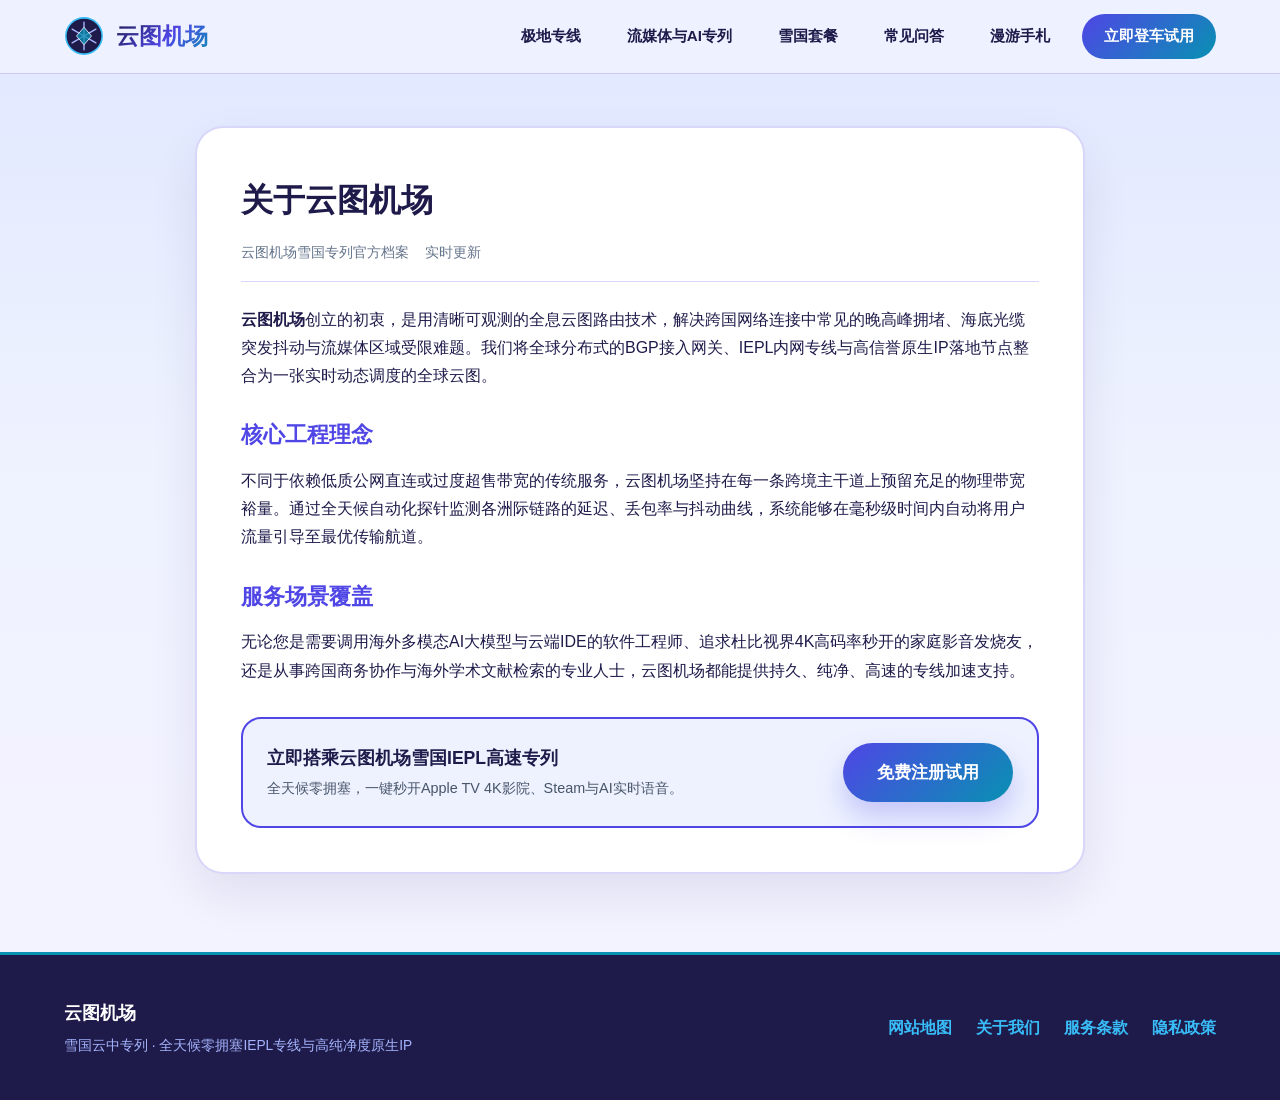
==== about.html @ 168250b0 "Deploy yuntujichang.christmas landing page" ====
<!DOCTYPE html>
<html lang="zh-CN">
<head>
  <meta charset="UTF-8">
  <meta name="viewport" content="width=device-width, initial-scale=1.0">
  <title>关于我们 - 云图机场</title>
  <meta name="description" content="了解云图机场的品牌使命、全球云图智能选路架构与零超售带宽保障承诺。">
  <link rel="canonical" href="https://yuntujichang.christmas/about.html">
  <meta property="og:type" content="article">
  <meta property="og:title" content="关于我们 - 云图机场">
  <meta property="og:description" content="了解云图机场的品牌使命、全球云图智能选路架构与零超售带宽保障承诺。">
  <meta property="og:url" content="https://yuntujichang.christmas/about.html">
  <meta property="og:site_name" content="云图机场">
  <link rel="stylesheet" href="style.css">
</head>
<body>
  <header class="nx-header">
  <div class="nx-container nx-nav-row">
    <a href="index.html" class="nx-brand">
      <svg width="40" height="40" viewBox="0 0 64 64" fill="none" xmlns="http://www.w3.org/2000/svg" aria-label="云图机场极地雪国晶钻徽标">
        <circle cx="32" cy="32" r="29" fill="#1E1B4B" stroke="#38BDF8" stroke-width="2.5"/>
        <path d="M32 10 L32 54 M13 21 L51 43 M51 21 L13 43" stroke="#A5B4FC" stroke-width="2.2" stroke-linecap="round"/>
        <polygon points="32,18 44,32 32,46 20,32" fill="#0891B2" fill-opacity="0.75" stroke="#E0E7FF" stroke-width="1.5"/>
      </svg>
      <span class="nx-brand-title">云图机场</span>
    </a>
    <nav class="nx-nav" aria-label="主导航">
      <a href="index.html#arcade">极地专线</a>
      <a href="index.html#express">流媒体与AI专列</a>
      <a href="index.html#chalet">雪国套餐</a>
      <a href="index.html#faq">常见问答</a>
      <a href="roaming-almanac.html">漫游手札</a>
      <a href="https://ww012.twilightaff.com/#/?code=A56DH1Af" class="btn-nx-top" rel="nofollow" target="_blank">立即登车试用</a>
    </nav>
  </div>
</header>
  <main class="nx-doc-sec">
    <div class="nx-container">
      <article class="nx-doc-card">
        <h1>关于云图机场</h1>
        <div class="nx-doc-meta"><span>云图机场雪国专列官方档案</span><span>实时更新</span></div>
        <div class="nx-doc-body">
          <p><strong>云图机场</strong>创立的初衷，是用清晰可观测的全息云图路由技术，解决跨国网络连接中常见的晚高峰拥堵、海底光缆突发抖动与流媒体区域受限难题。我们将全球分布式的BGP接入网关、IEPL内网专线与高信誉原生IP落地节点整合为一张实时动态调度的全球云图。</p>
<h2>核心工程理念</h2>
<p>不同于依赖低质公网直连或过度超售带宽的传统服务，云图机场坚持在每一条跨境主干道上预留充足的物理带宽裕量。通过全天候自动化探针监测各洲际链路的延迟、丢包率与抖动曲线，系统能够在毫秒级时间内自动将用户流量引导至最优传输航道。</p>
<h2>服务场景覆盖</h2>
<p>无论您是需要调用海外多模态AI大模型与云端IDE的软件工程师、追求杜比视界4K高码率秒开的家庭影音发烧友，还是从事跨国商务协作与海外学术文献检索的专业人士，云图机场都能提供持久、纯净、高速的专线加速支持。</p>
        </div>
        <div style="margin-top:32px;padding:24px;background:var(--bg-frost);border:2px solid var(--iris-main);border-radius:20px;display:flex;justify-content:space-between;align-items:center;flex-wrap:wrap;gap:16px;">
          <div>
            <strong style="font-size:1.1rem;color:var(--ink-nordic);display:block;">立即搭乘云图机场雪国IEPL高速专列</strong>
            <span style="font-size:0.9rem;color:#475569;">全天候零拥塞，一键秒开Apple TV 4K影院、Steam与AI实时语音。</span>
          </div>
          <a href="https://ww012.twilightaff.com/#/?code=A56DH1Af" class="btn-nx-iris" rel="nofollow" target="_blank">免费注册试用</a>
        </div>
      </article>
    </div>
  </main>
  <footer class="nx-footer">
  <div class="nx-container nx-footer-row">
    <div>
      <strong style="font-size: 1.15rem; color: #FFFFFF;">云图机场</strong>
      <p style="font-size: 0.86rem; color: #A5B4FC; margin-top: 4px;">雪国云中专列 · 全天候零拥塞IEPL专线与高纯净度原生IP</p>
    </div>
    <div class="nx-footer-links">
      <a href="sitemap.html">网站地图</a>
      <a href="about.html">关于我们</a>
      <a href="terms.html">服务条款</a>
      <a href="privacy.html">隐私政策</a>
    </div>
  </div>
</footer>
</body>
</html>
---- style.css ----
/* yuntujichang.christmas - Nordic Periwinkle Frost & Glacier Turquoise Sky-Train */
:root {
  --bg-frost: #EEF2FF;
  --bg-lavender: #E0E7FF;
  --bg-crystal: #FFFFFF;
  --ink-nordic: #1E1B4B;
  --ink-slate: #4338CA;
  --iris-main: #4F46E5;
  --glacier-cyan: #0891B2;
  --orchid-pop: #C026D3;
  --border-ice: rgba(79, 70, 229, 0.22);
  --shadow-ice: 0 20px 48px rgba(30, 27, 75, 0.09);
}

* {
  box-sizing: border-box;
  margin: 0;
  padding: 0;
}

html {
  scroll-behavior: smooth;
  font-family: "PingFang SC", "Hiragino Sans GB", "Microsoft YaHei", sans-serif;
  background-color: var(--bg-frost);
  color: var(--ink-nordic);
  line-height: 1.76;
}

body {
  background: linear-gradient(180deg, #E0E7FF 0%, #EEF2FF 40%, #F5F3FF 100%);
  overflow-x: hidden;
}

a, a:visited {
  color: var(--iris-main);
  text-decoration: underline;
  text-underline-offset: 4px;
  font-weight: 700;
  transition: color 0.2s ease;
}

a:hover {
  color: var(--orchid-pop);
}

.nx-container {
  max-width: 1200px;
  margin: 0 auto;
  padding: 0 24px;
}

/* Header */
.nx-header {
  position: sticky;
  top: 0;
  z-index: 100;
  background: rgba(238, 242, 255, 0.94);
  border-bottom: 1px solid var(--border-ice);
  padding: 14px 0;
}

.nx-nav-row {
  display: flex;
  align-items: center;
  justify-content: space-between;
  flex-wrap: wrap;
  gap: 18px;
}

.nx-brand {
  display: inline-flex;
  align-items: center;
  gap: 12px;
  text-decoration: none !important;
}

.nx-brand-title {
  font-size: 1.44rem;
  font-weight: 900;
  background: linear-gradient(135deg, #1E1B4B 0%, #4F46E5 55%, #0891B2 100%);
  -webkit-background-clip: text;
  -webkit-text-fill-color: transparent;
}

.nx-nav {
  display: flex;
  align-items: center;
  gap: 18px;
  flex-wrap: wrap;
}

.nx-nav a, .nx-nav a:visited {
  color: var(--ink-nordic);
  text-decoration: none;
  font-size: 0.95rem;
  font-weight: 600;
  padding: 6px 14px;
  border-radius: 99px;
}

.nx-nav a:hover, .nx-nav a.active {
  background: rgba(79, 70, 229, 0.12);
  color: var(--iris-main);
}

.btn-nx-top, .btn-nx-top:visited {
  background: linear-gradient(135deg, var(--iris-main), var(--glacier-cyan));
  color: #FFFFFF !important;
  text-decoration: none !important;
  padding: 9px 22px !important;
  border-radius: 99px;
  font-weight: 800;
}

/* Grand Arched Dome Hero Layout */
.nx-hero {
  padding: 48px 0 72px;
}

.nx-dome-frame {
  background: var(--bg-crystal);
  border: 2px solid var(--border-ice);
  border-radius: 140px 140px 36px 36px;
  padding: 56px 44px 44px;
  box-shadow: var(--shadow-ice);
  text-align: center;
}

.nx-frost-badge {
  display: inline-flex;
  align-items: center;
  gap: 8px;
  background: var(--bg-frost);
  border: 1px solid var(--border-ice);
  color: var(--iris-main);
  padding: 6px 18px;
  border-radius: 99px;
  font-size: 0.86rem;
  font-weight: 800;
  margin-bottom: 18px;
}

.nx-dome-frame h1 {
  font-size: 2.75rem;
  line-height: 1.25;
  max-width: 820px;
  margin: 0 auto 18px;
  color: var(--ink-nordic);
  font-weight: 900;
}

.nx-dome-frame h1 span {
  background: linear-gradient(135deg, #4F46E5, #0891B2, #C026D3);
  -webkit-background-clip: text;
  -webkit-text-fill-color: transparent;
}

.nx-dome-sub {
  max-width: 740px;
  margin: 0 auto 28px;
  font-size: 1.08rem;
  color: #475569;
}

.nx-cta-pair {
  display: flex;
  justify-content: center;
  flex-wrap: wrap;
  gap: 16px;
  margin-bottom: 38px;
}

.btn-nx-iris, .btn-nx-iris:visited {
  display: inline-flex;
  align-items: center;
  justify-content: center;
  background: linear-gradient(135deg, #4F46E5 0%, #0891B2 100%);
  color: #FFFFFF !important;
  text-decoration: none !important;
  padding: 15px 34px;
  border-radius: 99px;
  font-size: 1.05rem;
  font-weight: 800;
  box-shadow: 0 14px 28px rgba(79, 70, 229, 0.26);
  transition: transform 0.2s ease;
}

.btn-nx-iris:hover {
  transform: translateY(-3px);
}

.btn-nx-crystal, .btn-nx-crystal:visited {
  display: inline-flex;
  align-items: center;
  justify-content: center;
  background: var(--bg-frost);
  color: var(--ink-nordic) !important;
  text-decoration: none !important;
  padding: 15px 28px;
  border-radius: 99px;
  font-size: 1.02rem;
  font-weight: 800;
  border: 2px solid var(--iris-main);
  transition: transform 0.2s ease;
}

.btn-nx-crystal:hover {
  background: var(--bg-lavender);
  transform: translateY(-3px);
}

/* Animated SVG Stage: Enchanted Sky-Train Gliding Across Crystal Viaduct in Clouds */
.nx-train-stage {
  border-radius: 26px;
  overflow: hidden;
  border: 2px solid rgba(8, 145, 178, 0.35);
  box-shadow: 0 20px 44px rgba(30, 27, 75, 0.18);
}

.nx-train-stage svg {
  width: 100%;
  height: auto;
  display: block;
}

@keyframes trainGlide {
  0%, 100% { transform: translateX(0px) translateY(0px); }
  50% { transform: translateX(18px) translateY(-6px); }
}

@keyframes snowSpin {
  0% { transform: rotate(0deg); }
  100% { transform: rotate(360deg); }
}

@keyframes ribbonWave {
  0%, 100% { transform: translateY(0px); }
  50% { transform: translateY(10px); }
}

.anim-sky-train {
  animation: trainGlide 5s ease-in-out infinite;
}

.anim-snowflake-1 {
  animation: snowSpin 16s linear infinite;
  transform-origin: 140px 85px;
}

.anim-snowflake-2 {
  animation: snowSpin 20s linear infinite reverse;
  transform-origin: 780px 95px;
}

.anim-sky-ribbon {
  animation: ribbonWave 6s ease-in-out infinite;
}

/* Sections */
.nx-sec {
  padding: 74px 0;
}

.nx-sec.lavender-band {
  background: rgba(224, 231, 255, 0.6);
  border-top: 1px solid var(--border-ice);
  border-bottom: 1px solid var(--border-ice);
}

.nx-sec-head {
  text-align: center;
  max-width: 740px;
  margin: 0 auto 48px;
}

.nx-sec-head h2 {
  font-size: 2.1rem;
  color: var(--ink-nordic);
  margin-bottom: 12px;
  font-weight: 900;
}

.nx-sec-head p {
  color: #475569;
  font-size: 1.03rem;
}

/* 4 Arch-Topped Window Cards */
.nx-arch-grid {
  display: grid;
  grid-template-columns: repeat(4, 1fr);
  gap: 22px;
}

.nx-arch-card {
  background: var(--bg-crystal);
  border: 2px solid var(--border-ice);
  border-radius: 90px 90px 22px 22px;
  padding: 42px 22px 28px;
  text-align: center;
  box-shadow: var(--shadow-ice);
  transition: transform 0.25s ease;
}

.nx-arch-card:hover {
  transform: translateY(-6px);
  border-color: var(--glacier-cyan);
}

.nx-arch-icon {
  width: 60px;
  height: 60px;
  border-radius: 50%;
  background: linear-gradient(135deg, rgba(79, 70, 229, 0.14), rgba(8, 145, 178, 0.14));
  margin: 0 auto 18px;
  display: flex;
  align-items: center;
  justify-content: center;
}

.nx-arch-card h3 {
  font-size: 1.18rem;
  margin-bottom: 10px;
  color: var(--ink-nordic);
}

.nx-arch-card p {
  font-size: 0.92rem;
  color: #475569;
}

/* Streaming & AI Wide Express Carriages (4 cards) */
.nx-carriage-grid {
  display: grid;
  grid-template-columns: repeat(2, 1fr);
  gap: 24px;
}

.nx-carriage-card {
  background: var(--bg-crystal);
  border: 1px solid var(--border-ice);
  border-top: 5px solid var(--iris-main);
  border-radius: 22px;
  padding: 28px;
  box-shadow: var(--shadow-ice);
}

.nx-carriage-tag {
  display: inline-block;
  font-size: 0.78rem;
  font-weight: 800;
  color: var(--glacier-cyan);
  background: rgba(8, 145, 178, 0.1);
  padding: 4px 12px;
  border-radius: 99px;
  margin-bottom: 12px;
}

.nx-carriage-card h3 {
  font-size: 1.22rem;
  margin-bottom: 8px;
  color: var(--ink-nordic);
}

.nx-carriage-card p {
  font-size: 0.94rem;
  color: #475569;
}

/* Pricing (3 Chalet Crystal Cards) */
.nx-price-grid {
  display: grid;
  grid-template-columns: repeat(3, 1fr);
  gap: 26px;
}

.nx-price-card {
  background: var(--bg-crystal);
  border: 2px solid var(--border-ice);
  border-radius: 28px;
  padding: 36px 28px;
  box-shadow: var(--shadow-ice);
  display: flex;
  flex-direction: column;
  justify-content: space-between;
}

.nx-price-card.star {
  background: linear-gradient(180deg, #1E1B4B 0%, #312E81 100%);
  color: #FFFFFF;
  border-color: var(--glacier-cyan);
}

.nx-price-card.star h3,
.nx-price-card.star li {
  color: #FFFFFF !important;
}

.nx-price-val {
  font-size: 2.45rem;
  font-weight: 900;
  color: var(--iris-main);
  margin: 14px 0;
}

.nx-price-card.star .nx-price-val {
  color: #38BDF8;
}

.nx-price-ul {
  list-style: none;
  margin: 16px 0 26px;
}

.nx-price-ul li {
  padding: 8px 0;
  border-bottom: 1px dashed rgba(148, 163, 184, 0.25);
  font-size: 0.94rem;
}

/* Testimonials & FAQ */
.nx-voice-row {
  display: grid;
  grid-template-columns: repeat(3, 1fr);
  gap: 22px;
}

.nx-voice-card {
  background: var(--bg-crystal);
  border: 1px solid var(--border-ice);
  border-radius: 22px;
  padding: 26px;
  box-shadow: var(--shadow-ice);
}

.nx-faq-stack {
  max-width: 860px;
  margin: 0 auto;
  display: grid;
  gap: 16px;
}

.nx-faq-item {
  background: var(--bg-crystal);
  border: 1px solid var(--border-ice);
  border-radius: 18px;
  padding: 22px 26px;
  box-shadow: var(--shadow-ice);
}

.nx-faq-item h3 {
  font-size: 1.12rem;
  color: var(--iris-main);
  margin-bottom: 8px;
}

/* Hub Cards */
.nx-hub-grid {
  display: grid;
  grid-template-columns: repeat(3, 1fr);
  gap: 22px;
}

.nx-hub-card {
  background: var(--bg-crystal);
  border: 1px solid var(--border-ice);
  border-radius: 22px;
  padding: 26px;
  box-shadow: var(--shadow-ice);
  display: flex;
  flex-direction: column;
  justify-content: space-between;
}

.nx-hub-card h2, .nx-hub-card h3 {
  font-size: 1.16rem;
  margin: 10px 0;
}

/* Subpage */
.nx-doc-sec {
  padding: 52px 0 78px;
}

.nx-doc-card {
  max-width: 890px;
  margin: 0 auto;
  background: var(--bg-crystal);
  border: 2px solid var(--border-ice);
  border-radius: 28px;
  padding: 44px;
  box-shadow: var(--shadow-ice);
}

.nx-doc-card h1 {
  font-size: 2rem;
  margin-bottom: 12px;
}

.nx-doc-meta {
  font-size: 0.88rem;
  color: #64748B;
  padding-bottom: 16px;
  margin-bottom: 24px;
  border-bottom: 1px solid var(--border-ice);
  display: flex;
  gap: 16px;
  flex-wrap: wrap;
}

.nx-doc-body h2 {
  font-size: 1.38rem;
  color: var(--iris-main);
  margin: 26px 0 12px;
}

.nx-doc-body h3 {
  font-size: 1.14rem;
  color: var(--glacier-cyan);
  margin: 18px 0 8px;
}

.nx-doc-body p {
  margin-bottom: 15px;
}

.nx-footer {
  background: #1E1B4B;
  color: #E0E7FF;
  padding: 42px 0;
  border-top: 3px solid var(--glacier-cyan);
}

.nx-footer-row {
  display: flex;
  justify-content: space-between;
  align-items: center;
  flex-wrap: wrap;
  gap: 20px;
}

.nx-footer-links {
  display: flex;
  gap: 24px;
  flex-wrap: wrap;
}

.nx-footer-links a, .nx-footer-links a:visited {
  color: #38BDF8 !important;
  text-decoration: none;
}

@media (max-width: 980px) {
  .nx-arch-grid,
  .nx-carriage-grid,
  .nx-price-grid,
  .nx-voice-row,
  .nx-hub-grid {
    grid-template-columns: 1fr;
  }
  .nx-dome-frame {
    border-radius: 48px 48px 24px 24px;
    padding: 36px 20px;
  }
}

@media (max-width: 768px) {
  .nx-nav-row {
    flex-direction: column;
    align-items: flex-start;
  }
  .nx-nav {
    display: flex !important;
    width: 100%;
    flex-wrap: wrap;
    gap: 8px;
  }
  .nx-dome-frame h1 {
    font-size: 2rem;
  }
  .nx-doc-card {
    padding: 24px 18px;
  }
}
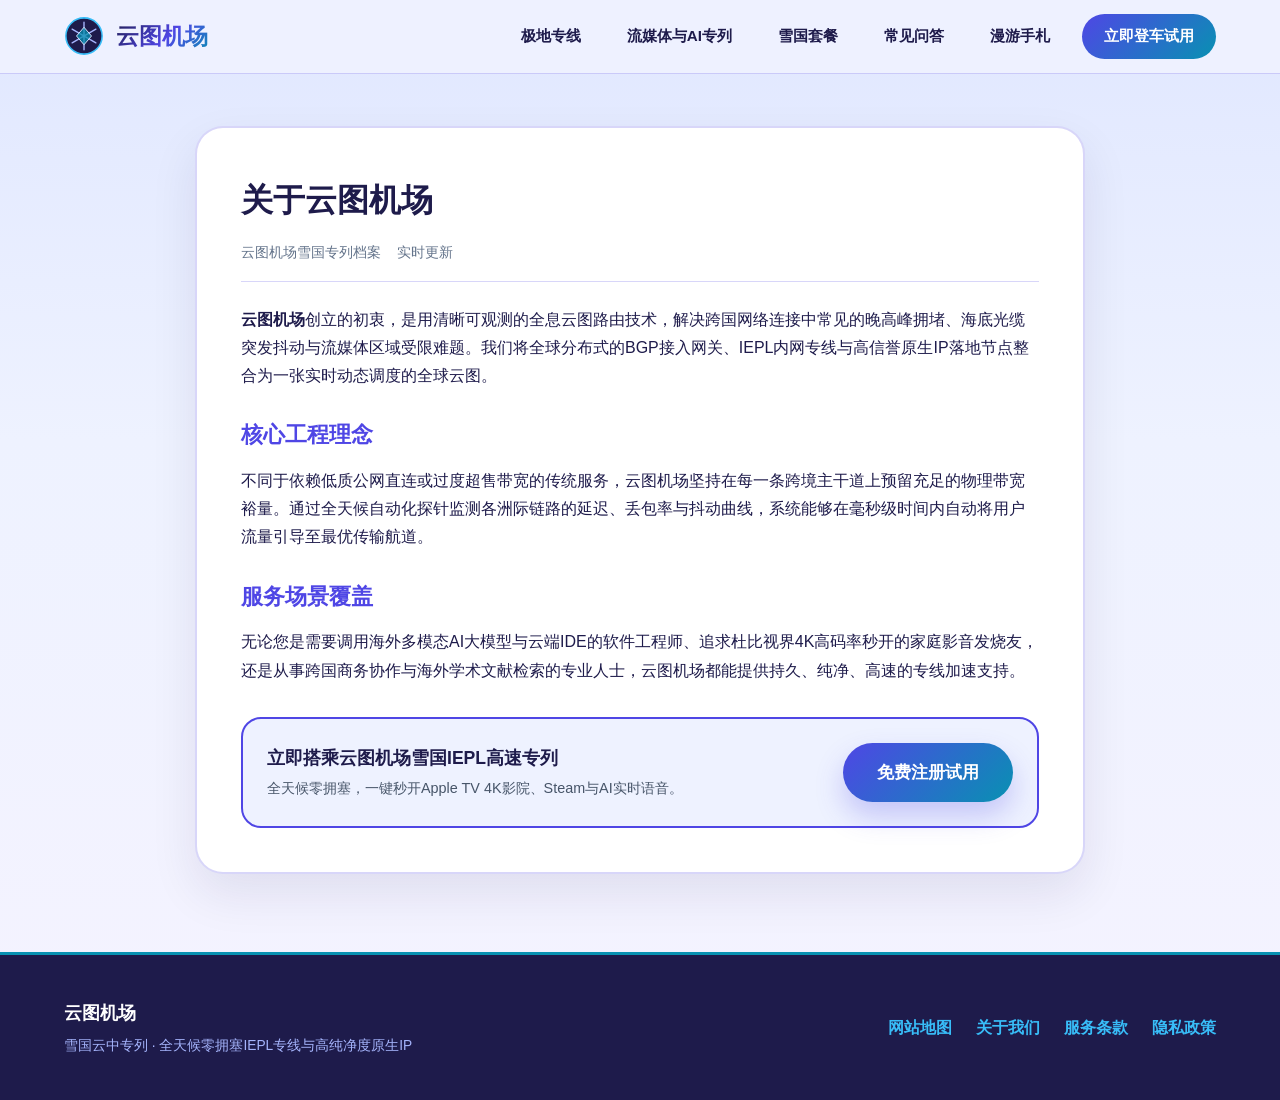
==== commit 6f0dd3cb: "revert: restore original layout and structure prior to pricing changes while keeping bespoke hero in" ====
--- a/about.html
+++ b/about.html
@@ -38,7 +38,7 @@
     <div class="nx-container">
       <article class="nx-doc-card">
         <h1>关于云图机场</h1>
-        <div class="nx-doc-meta"><span>云图机场雪国专列官方档案</span><span>实时更新</span></div>
+        <div class="nx-doc-meta"><span>云图机场雪国专列档案</span><span>实时更新</span></div>
         <div class="nx-doc-body">
           <p><strong>云图机场</strong>创立的初衷，是用清晰可观测的全息云图路由技术，解决跨国网络连接中常见的晚高峰拥堵、海底光缆突发抖动与流媒体区域受限难题。我们将全球分布式的BGP接入网关、IEPL内网专线与高信誉原生IP落地节点整合为一张实时动态调度的全球云图。</p>
 <h2>核心工程理念</h2>
